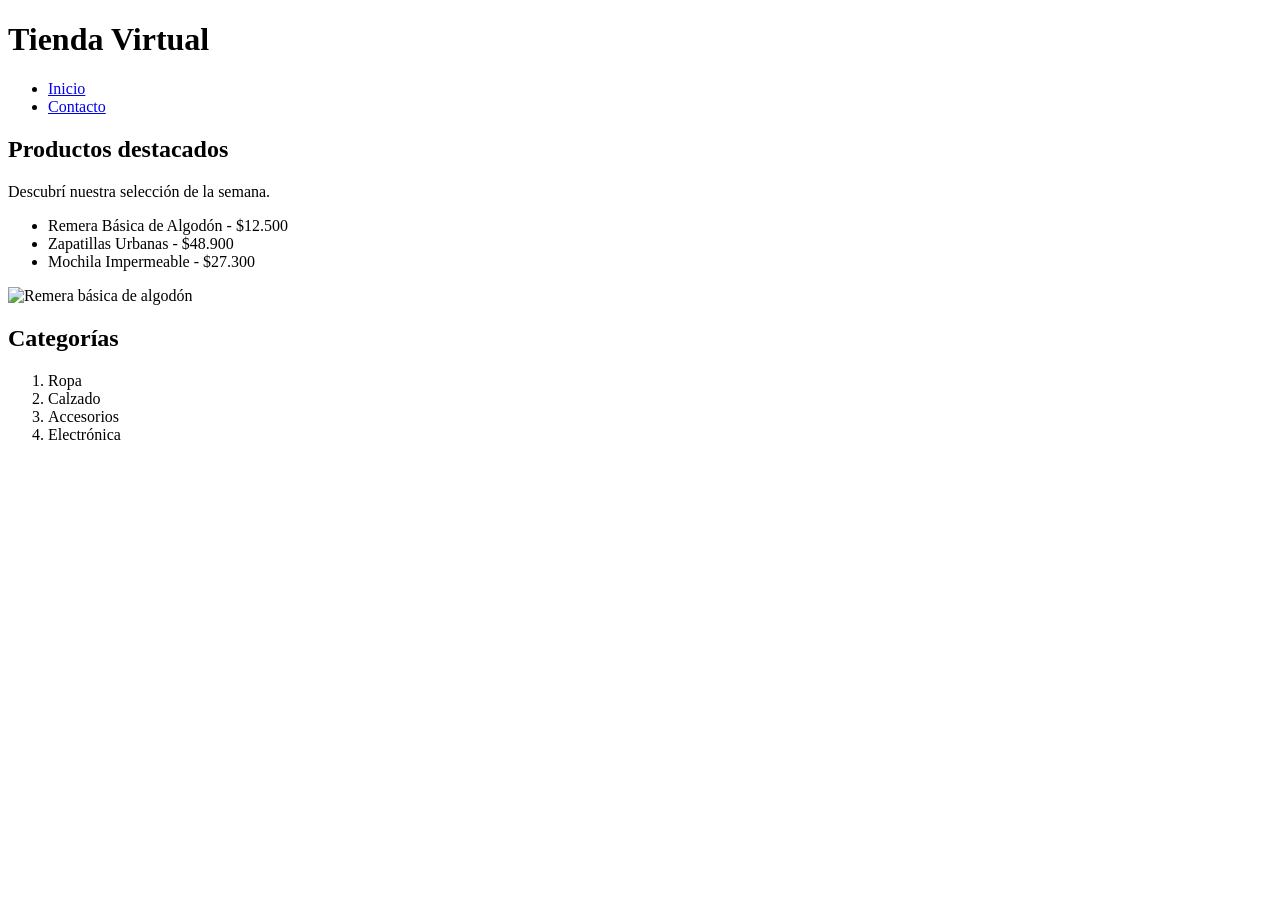
==== index.html @ 7684aba0 "Primer commit de la Tienda - index" ====
<!doctype html>
<html lang="en">
  <head>
    <meta charset="UTF-8" />
    <meta name="viewport" content="width=device-width, initial-scale=1.0" />
    <title>Tienda Virtual | Inicio</title>
  </head>
  <body>
    <h1>Tienda Virtual</h1>
    <ul>
      <li><a href="index.html">Inicio</a></li>
      <li><a href="contacto.html">Contacto</a></li>
    </ul>
    <h2>Productos destacados</h2>
    <p>Descubrí nuestra selección de la semana.</p>
    <ul>
      <li>Remera Básica de Algodón - $12.500</li>
      <li>Zapatillas Urbanas - $48.900</li>
      <li>Mochila Impermeable - $27.300</li>
    </ul>
    <img
      src="https://placehold.co/400x300?text=Remera"
      alt="Remera básica de algodón"
    />
    <h2>Categorías</h2>
    <ol>
      <li>Ropa</li>
      <li>Calzado</li>
      <li>Accesorios</li>
      <li>Electrónica</li>
    </ol>
  </body>
</html>
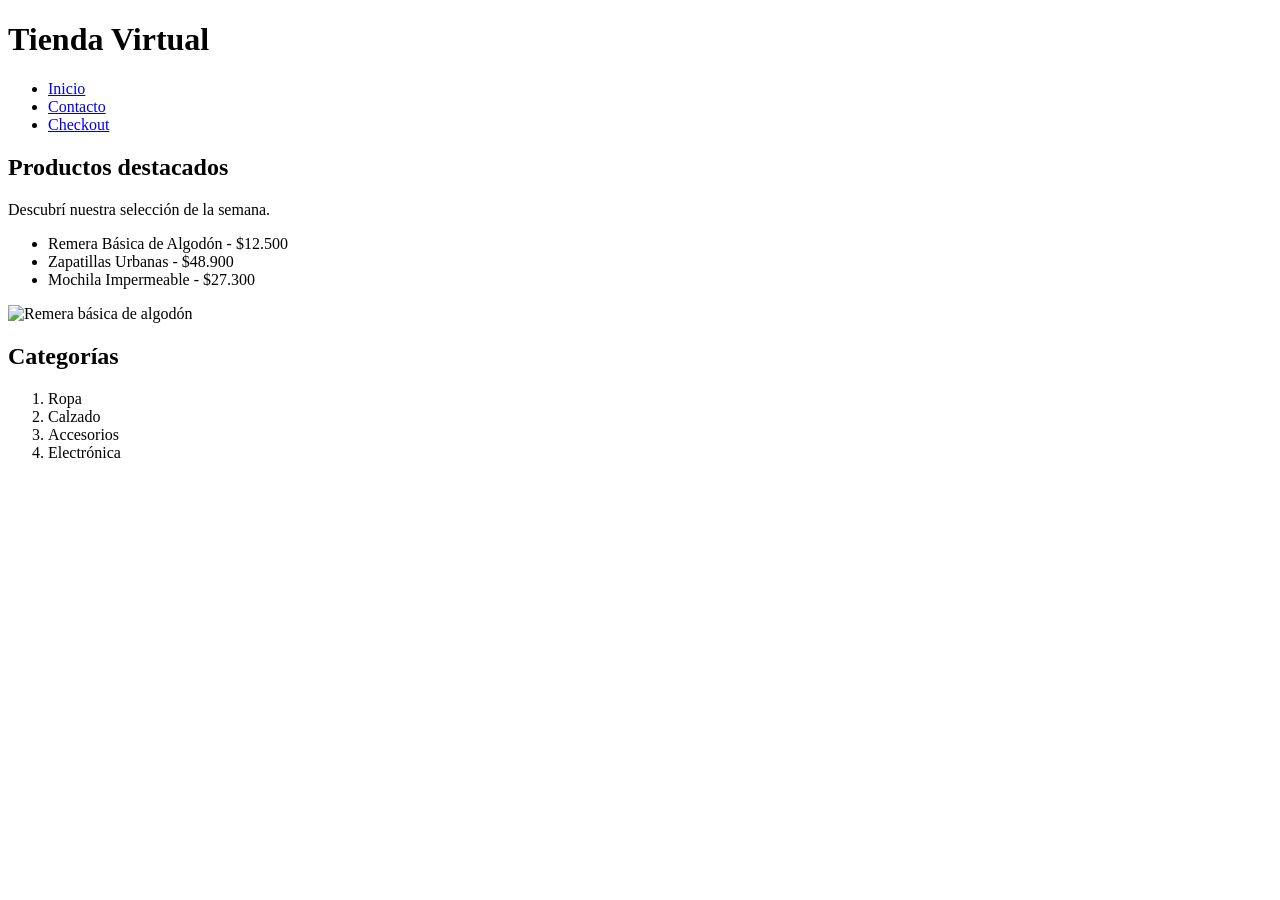
==== commit 971ee581: "Agregué archivo checkout y logo (img) y modificaciones en contacto e index" ====
--- a/index.html
+++ b/index.html
@@ -4,12 +4,19 @@
     <meta charset="UTF-8" />
     <meta name="viewport" content="width=device-width, initial-scale=1.0" />
     <title>Tienda Virtual | Inicio</title>
+    <meta
+      name="description"
+      content="Tienda online con ropa, calzado y accesorios. Envíos atodo el país."
+    />
+    <link rel="icon" href="img/logo.png" />
+    <!-- La línea anterior me agrega el icono de la pestaña del navegador -->
   </head>
   <body>
     <h1>Tienda Virtual</h1>
     <ul>
       <li><a href="index.html">Inicio</a></li>
       <li><a href="contacto.html">Contacto</a></li>
+      <li><a href="checkout.html">Checkout</a></li>
     </ul>
     <h2>Productos destacados</h2>
     <p>Descubrí nuestra selección de la semana.</p>
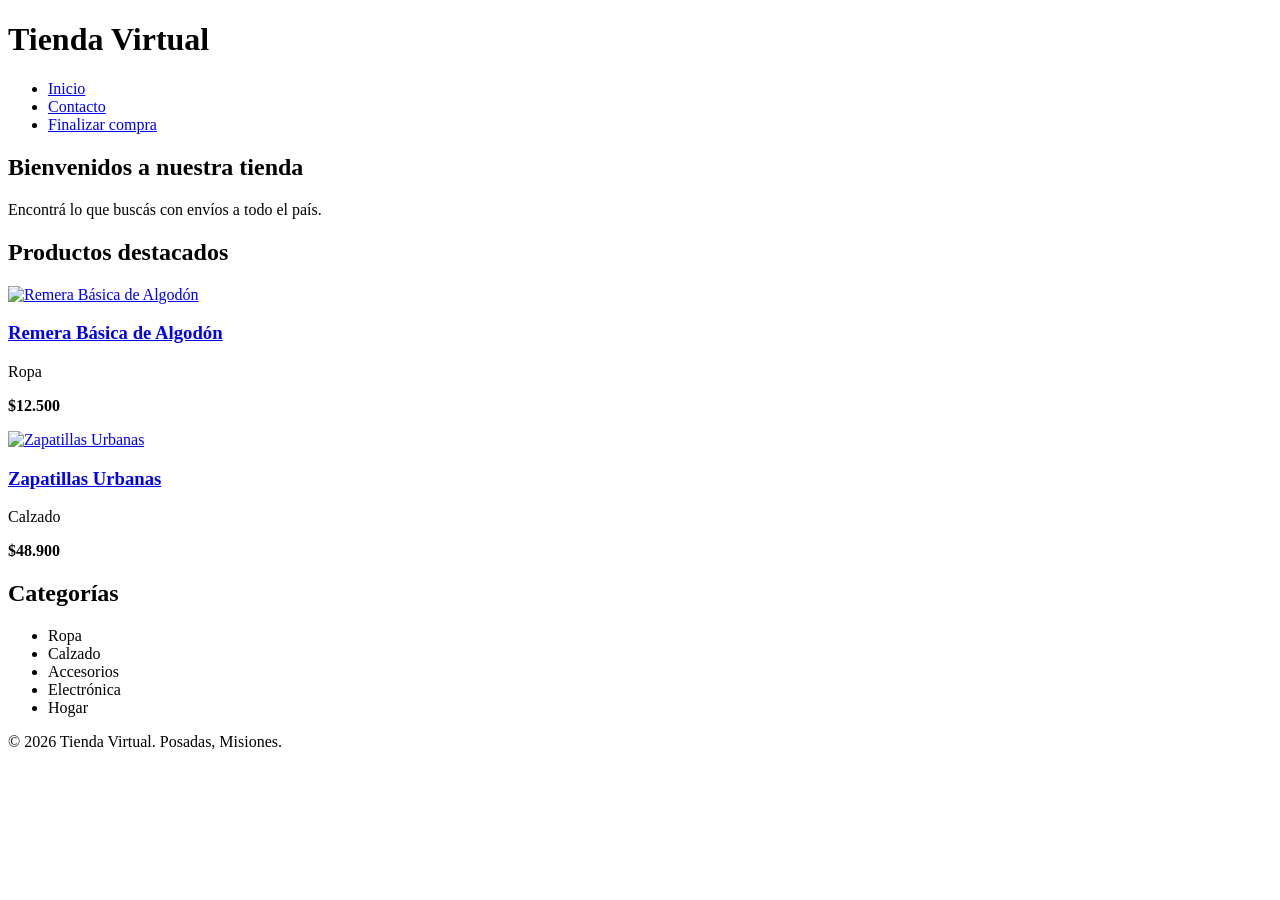
==== commit 9529ee58: "Terminamos el HTML" ====
--- a/index.html
+++ b/index.html
@@ -12,13 +12,64 @@
     <!-- La línea anterior me agrega el icono de la pestaña del navegador -->
   </head>
   <body>
-    <h1>Tienda Virtual</h1>
-    <ul>
-      <li><a href="index.html">Inicio</a></li>
-      <li><a href="contacto.html">Contacto</a></li>
-      <li><a href="checkout.html">Checkout</a></li>
-    </ul>
-    <h2>Productos destacados</h2>
+    <header>
+      <h1>Tienda Virtual</h1>
+      <nav>
+        <ul>
+          <li><a href="index.html">Inicio</a></li>
+          <li><a href="contacto.html">Contacto</a></li>
+          <li><a href="checkout.html">Finalizar compra</a></li>
+        </ul>
+      </nav>
+    </header>
+    <main>
+      <section>
+        <h2>Bienvenidos a nuestra tienda</h2>
+        <p>Encontrá lo que buscás con envíos a todo el país.</p>
+      </section>
+      <section>
+        <h2>Productos destacados</h2>
+        <article>
+          <a href="producto.html">
+            <img
+              src="https://placehold.co/400x300?text=Remera"
+              alt="Remera Básica de
+Algodón"
+            />
+          </a>
+          <h3><a href="producto.html">Remera Básica de Algodón</a></h3>
+          <p>Ropa</p>
+          <p><strong>$12.500</strong></p>
+        </article>
+      </section>
+      <article>
+        <a href="producto.html">
+          <img
+            src="https://placehold.co/400x300?text=Zapatillas"
+            alt="Zapatillas
+        Urbanas"
+          />
+        </a>
+        <h3><a href="producto.html">Zapatillas Urbanas</a></h3>
+        <p>Calzado</p>
+        <p><strong>$48.900</strong></p>
+      </article>
+      <!-- ...los otros 4 productos con la misma estructura... -->
+      <aside>
+        <h2>Categorías</h2>
+        <ul>
+          <li>Ropa</li>
+          <li>Calzado</li>
+          <li>Accesorios</li>
+          <li>Electrónica</li>
+          <li>Hogar</li>
+        </ul>
+      </aside>
+    </main>
+    <footer>
+      <p>&copy; 2026 Tienda Virtual. Posadas, Misiones.</p>
+    </footer>
+    <!-- <h2>Productos destacados</h2>
     <p>Descubrí nuestra selección de la semana.</p>
     <ul>
       <li>Remera Básica de Algodón - $12.500</li>
@@ -35,6 +86,6 @@
       <li>Calzado</li>
       <li>Accesorios</li>
       <li>Electrónica</li>
-    </ol>
+    </ol> -->
   </body>
 </html>
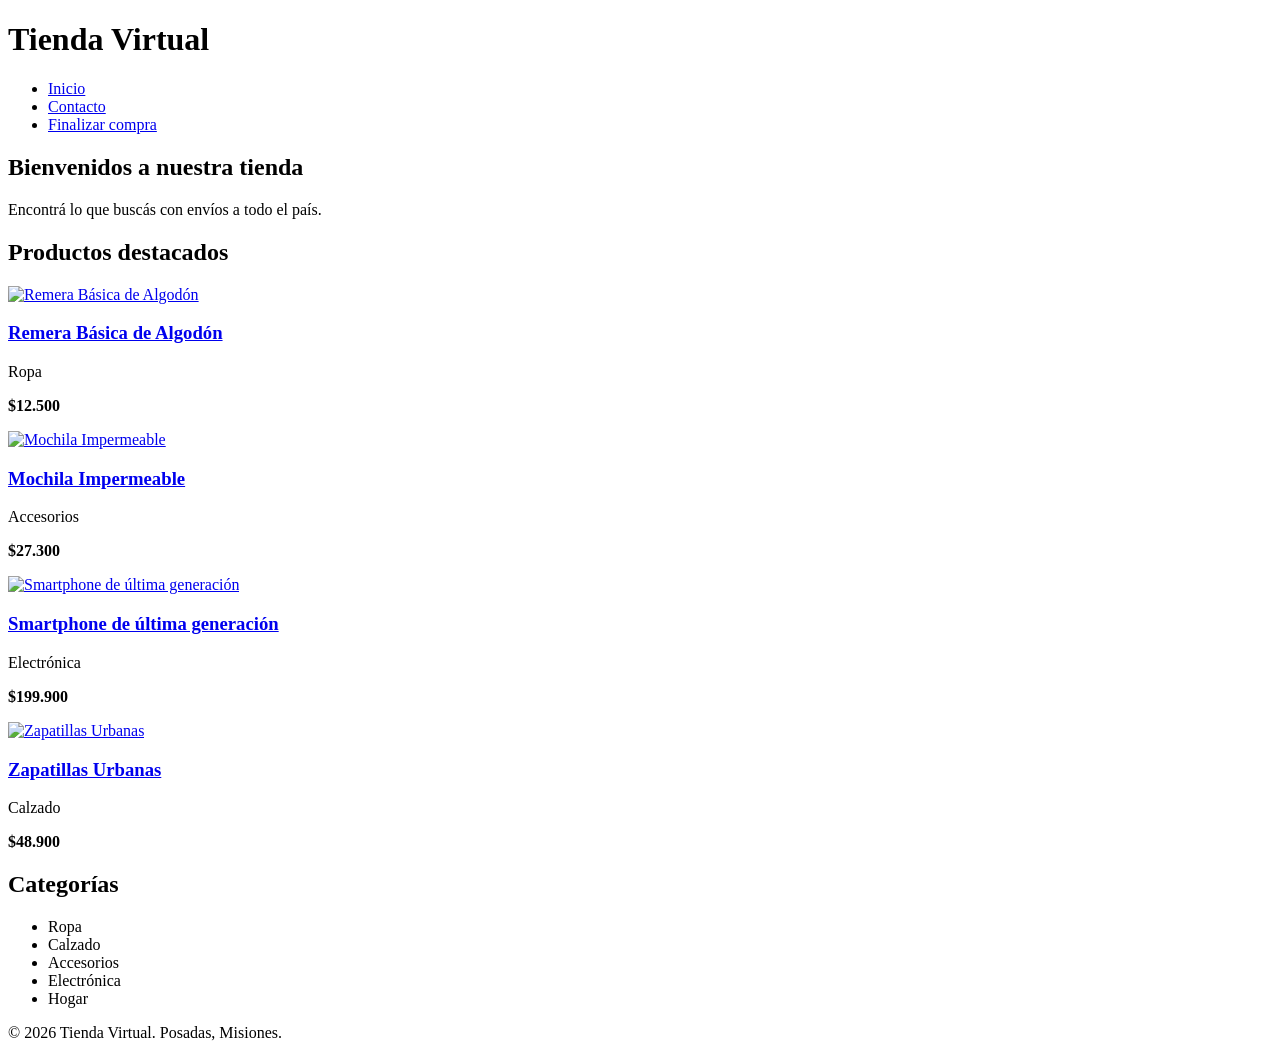
==== commit f463178b: "Agregamos flexbox a la tienda" ====
--- a/index.html
+++ b/index.html
@@ -1,5 +1,5 @@
 <!doctype html>
-<html lang="en">
+<html lang="es">
   <head>
     <meta charset="UTF-8" />
     <meta name="viewport" content="width=device-width, initial-scale=1.0" />
@@ -10,50 +10,88 @@
     />
     <link rel="icon" href="img/logo.png" />
     <!-- La línea anterior me agrega el icono de la pestaña del navegador -->
+    <link rel="stylesheet" href="css/estilos.css" />
+    <!-- <style>
+      h2 {
+        color: #0a8514;
+      }
+    </style>  -->
   </head>
   <body>
     <header>
-      <h1>Tienda Virtual</h1>
-      <nav>
-        <ul>
-          <li><a href="index.html">Inicio</a></li>
-          <li><a href="contacto.html">Contacto</a></li>
-          <li><a href="checkout.html">Finalizar compra</a></li>
-        </ul>
-      </nav>
+      <div class="barra">
+        <h1 class="logo">Tienda Virtual</h1>
+        <nav>
+          <ul class="menu">
+            <li><a href="index.html">Inicio</a></li>
+            <li><a href="contacto.html">Contacto</a></li>
+            <li><a href="checkout.html">Finalizar compra</a></li>
+          </ul>
+        </nav>
+      </div>
     </header>
     <main>
       <section>
-        <h2>Bienvenidos a nuestra tienda</h2>
+        <h2 class="estilo-h2-1">Bienvenidos a nuestra tienda</h2>
         <p>Encontrá lo que buscás con envíos a todo el país.</p>
       </section>
       <section>
         <h2>Productos destacados</h2>
+        <div class="productos">
+          <article>
+            <a href="producto.html">
+              <img
+                src="https://placehold.co/400x300?text=Remera"
+                alt="Remera Básica de
+  Algodón"
+              />
+            </a>
+            <h3><a href="producto.html">Remera Básica de Algodón</a></h3>
+            <p>Ropa</p>
+            <p><strong>$12.500</strong></p>
+          </article>
+        </div>
+      </section>
+      <div class="productos">
         <article>
           <a href="producto.html">
             <img
-              src="https://placehold.co/400x300?text=Remera"
-              alt="Remera Básica de
-Algodón"
+              src="https://placehold.co/400x300?text=Mochila"
+              alt="Mochila Impermeable"
             />
           </a>
-          <h3><a href="producto.html">Remera Básica de Algodón</a></h3>
-          <p>Ropa</p>
-          <p><strong>$12.500</strong></p>
+          <h3><a href="producto.html">Mochila Impermeable</a></h3>
+          <p>Accesorios</p>
+          <p><strong>$27.300</strong></p>
         </article>
-      </section>
-      <article>
-        <a href="producto.html">
-          <img
-            src="https://placehold.co/400x300?text=Zapatillas"
-            alt="Zapatillas
-        Urbanas"
-          />
-        </a>
-        <h3><a href="producto.html">Zapatillas Urbanas</a></h3>
-        <p>Calzado</p>
-        <p><strong>$48.900</strong></p>
-      </article>
+      </div>
+      <div class="productos">
+        <article>
+          <a href="producto.html">
+            <img
+              src="https://placehold.co/400x300?text=Smartphone"
+              alt="Smartphone de última generación"
+            />
+          </a>
+          <h3><a href="producto.html">Smartphone de última generación</a></h3>
+          <p>Electrónica</p>
+          <p><strong>$199.900</strong></p>
+        </article>
+      </div>
+      <div class="productos">  
+        <article>
+          <a href="producto.html">
+            <img
+              src="https://placehold.co/400x300?text=Zapatillas"
+              alt="Zapatillas
+          Urbanas"
+            />
+          </a>
+          <h3><a href="producto.html">Zapatillas Urbanas</a></h3>
+          <p>Calzado</p>
+          <p><strong>$48.900</strong></p>
+        </article>
+      </div>
       <!-- ...los otros 4 productos con la misma estructura... -->
       <aside>
         <h2>Categorías</h2>
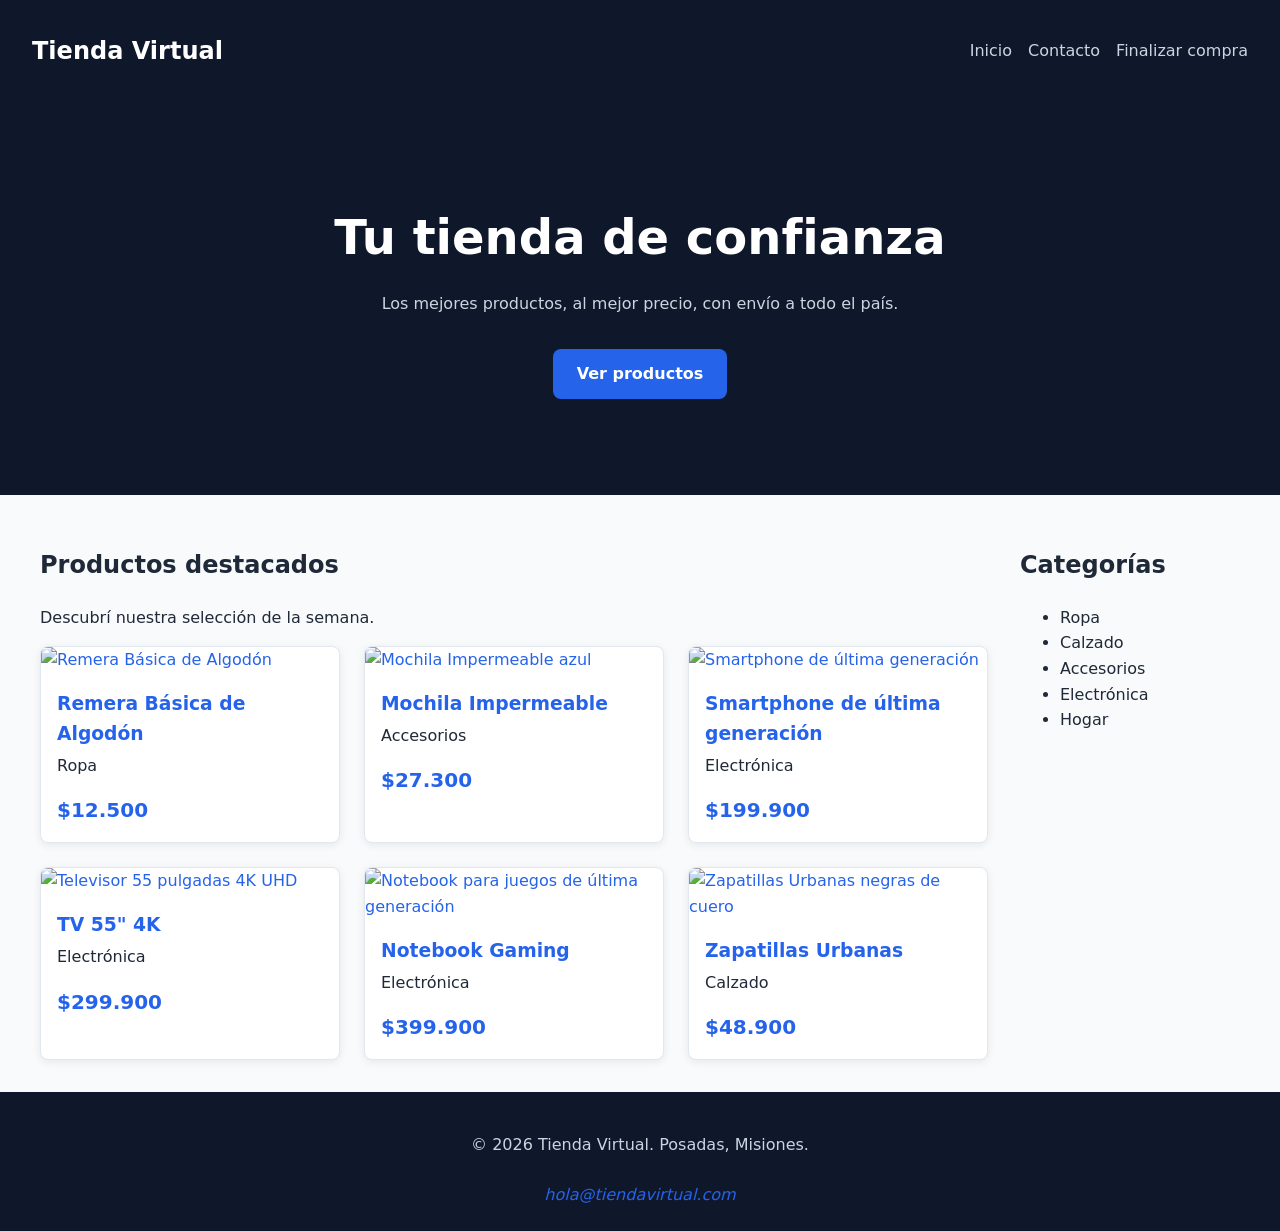
==== commit b090de73: "CSS terminado" ====
--- a/index.html
+++ b/index.html
@@ -10,7 +10,7 @@
     />
     <link rel="icon" href="img/logo.png" />
     <!-- La línea anterior me agrega el icono de la pestaña del navegador -->
-    <link rel="stylesheet" href="css/estilos.css" />
+    <link rel="stylesheet" href="CSS/estilos.css" />
     <!-- <style>
       h2 {
         color: #0a8514;
@@ -30,69 +30,88 @@
         </nav>
       </div>
     </header>
-    <main>
-      <section>
+    <section class="hero">
+      <h1>Tu tienda de confianza</h1>
+      <p>Los mejores productos, al mejor precio, con envío a todo el país.</p>
+      <a href="producto.html" class="boton">Ver productos</a>
+    </section>
+    <main class="catalogo">
+      <!-- <section>
         <h2 class="estilo-h2-1">Bienvenidos a nuestra tienda</h2>
         <p>Encontrá lo que buscás con envíos a todo el país.</p>
-      </section>
+      </section> -->
       <section>
         <h2>Productos destacados</h2>
+        <p>Descubrí nuestra selección de la semana.</p>
         <div class="productos">
-          <article>
+          <article class="producto">
             <a href="producto.html">
               <img
                 src="https://placehold.co/400x300?text=Remera"
-                alt="Remera Básica de
-  Algodón"
+                alt="Remera Básica de Algodón"
               />
             </a>
             <h3><a href="producto.html">Remera Básica de Algodón</a></h3>
             <p>Ropa</p>
-            <p><strong>$12.500</strong></p>
+            <p><strong class="precio">$12.500</strong></p>
+          </article>
+          <article class="producto">
+            <a href="producto.html">
+              <img
+                src="https://placehold.co/400x300?text=Mochila"
+                alt="Mochila Impermeable azul"
+              />
+            </a>
+            <h3><a href="producto.html">Mochila Impermeable</a></h3>
+            <p>Accesorios</p>
+            <p><strong class="precio">$27.300</strong></p>
+          </article>
+          <article class="producto">
+            <a href="producto.html">
+              <img
+                src="https://placehold.co/400x300?text=Smartphone"
+                alt="Smartphone de última generación"
+              />
+            </a>
+            <h3><a href="producto.html">Smartphone de última generación</a></h3>
+            <p>Electrónica</p>
+            <p><strong class="precio">$199.900</strong></p>
+          </article>
+          <article class="producto">
+            <a href="producto.html">
+              <img
+                src="https://placehold.co/400x300?text=Televisor"
+                alt="Televisor 55 pulgadas 4K UHD"
+              />
+            </a>
+            <h3><a href="producto.html">TV 55" 4K</a></h3>
+            <p>Electrónica</p>
+            <p><strong class="precio">$299.900</strong></p>
+          </article>
+          <article class="producto">
+            <a href="producto.html">
+              <img
+                src="https://placehold.co/400x300?text=Laptop"
+                alt="Notebook para juegos de última generación"
+              />
+            </a>
+            <h3><a href="producto.html">Notebook Gaming</a></h3>
+            <p>Electrónica</p>
+            <p><strong class="precio">$399.900</strong></p>
+          </article>
+          <article class="producto">
+            <a href="producto.html">
+              <img
+                src="https://placehold.co/400x300?text=Zapatillas"
+                alt="Zapatillas Urbanas negras de cuero"
+              />
+            </a>
+            <h3><a href="producto.html">Zapatillas Urbanas</a></h3>
+            <p>Calzado</p>
+            <p><strong class="precio">$48.900</strong></p>
           </article>
         </div>
       </section>
-      <div class="productos">
-        <article>
-          <a href="producto.html">
-            <img
-              src="https://placehold.co/400x300?text=Mochila"
-              alt="Mochila Impermeable"
-            />
-          </a>
-          <h3><a href="producto.html">Mochila Impermeable</a></h3>
-          <p>Accesorios</p>
-          <p><strong>$27.300</strong></p>
-        </article>
-      </div>
-      <div class="productos">
-        <article>
-          <a href="producto.html">
-            <img
-              src="https://placehold.co/400x300?text=Smartphone"
-              alt="Smartphone de última generación"
-            />
-          </a>
-          <h3><a href="producto.html">Smartphone de última generación</a></h3>
-          <p>Electrónica</p>
-          <p><strong>$199.900</strong></p>
-        </article>
-      </div>
-      <div class="productos">  
-        <article>
-          <a href="producto.html">
-            <img
-              src="https://placehold.co/400x300?text=Zapatillas"
-              alt="Zapatillas
-          Urbanas"
-            />
-          </a>
-          <h3><a href="producto.html">Zapatillas Urbanas</a></h3>
-          <p>Calzado</p>
-          <p><strong>$48.900</strong></p>
-        </article>
-      </div>
-      <!-- ...los otros 4 productos con la misma estructura... -->
       <aside>
         <h2>Categorías</h2>
         <ul>
@@ -106,6 +125,9 @@
     </main>
     <footer>
       <p>&copy; 2026 Tienda Virtual. Posadas, Misiones.</p>
+      <address>
+        <a href="mailto:hola@tiendavirtual.com">hola@tiendavirtual.com</a>
+      </address>
     </footer>
     <!-- <h2>Productos destacados</h2>
     <p>Descubrí nuestra selección de la semana.</p>
--- a/CSS/estilos.css
+++ b/CSS/estilos.css
@@ -0,0 +1,250 @@
+/* ===== Variables ===== */
+:root {
+  --color-primario: #2563eb;
+  --color-oscuro: #0f172a;
+  --color-fondo: #f8fafc;
+  --color-texto: #1f2937;
+  --color-borde: #e2e8f0;
+  --espacio: 1rem;
+  --radio: 8px;
+}
+
+/* ===== Base ===== */
+* {
+  box-sizing: border-box;
+}
+body {
+  margin: 0;
+  font-family: system-ui, Arial, sans-serif;
+  line-height: 1.6;
+  color: var(--color-texto);
+  background-color: var(--color-fondo);
+}
+img {
+  max-width: 100%;
+  height: auto;
+}
+
+a {
+  color: var(--color-primario);
+  text-decoration: none;
+}
+/* ===== Barra de navegación ===== */
+.barra {
+  display: flex;
+  flex-direction: column;
+  align-items: center;
+  gap: 0.75rem;
+}
+.logo {
+  color: white;
+  font-size: 1.5rem;
+  font-weight: bold;
+  text-decoration: none;
+}
+
+.menu {
+  display: flex;
+  flex-wrap: wrap;
+  justify-content: center;
+  gap: 1rem;
+}
+.menu a {
+  color: #cbd5e1;
+  text-decoration: none;
+  transition: color 0.2s;
+}
+.menu a:hover {
+  color: white;
+}
+/* ===== Cabecera ===== */
+header {
+  background: var(--color-oscuro);
+  color: white;
+  padding: 1rem;
+}
+header a {
+  color: white;
+}
+/* ===== 4. HERO ===== */
+.hero {
+  background: var(--color-oscuro);
+  color: white;
+  text-align: center;
+  padding: 4rem 1rem;
+}
+.hero h1 {
+  font-size: clamp(1.75rem, 5vw, 3rem);
+  margin: 0 0 1rem;
+}
+.hero p {
+  color: #cbd5e1;
+  max-width: 40rem;
+  margin: 0 auto 2rem;
+}
+.boton {
+  display: inline-block;
+  background: var(--color-primario);
+  color: white;
+  padding: 0.75rem 1.5rem;
+  border-radius: var(--radio);
+  text-decoration: none;
+  font-weight: bold;
+  transition: background 0.2s;
+}
+.boton:hover {
+  background: #1d4ed8;
+}
+nav ul {
+  list-style: none; /* sacamos las viñetas */
+  margin: 0;
+  padding: 0;
+}
+/* ===== Contenido ===== */
+main {
+  width: min(calc(100% - 2rem), 1200px);
+  margin-inline: auto;
+  padding: 2rem 0;
+}
+.catalogo {
+  display: grid;
+  grid-template-columns: minmax(0, 1fr);
+  gap: 2rem;
+}
+article {
+  background-color: white;
+  border: 1px solid var(--color-borde);
+  border-radius: 12px;
+  padding: 1rem;
+  margin-bottom: 1.5rem;
+  box-shadow: 0 2px 8px rgba(0, 0, 0, 0.08);
+}
+article img {
+  max-width: 100%;
+}
+/* ===== Grilla de productos con CSS Grid ===== */
+.productos {
+  display: grid;
+  grid-template-columns: repeat(auto-fit, minmax(250px, 1fr));
+  gap: 1.5rem;
+}
+.producto {
+  display: flex;
+  flex-direction: column;
+  background: white;
+  border: 1px solid var(--color-borde);
+  border-radius: var(--radio);
+  overflow: hidden;
+  padding: 0;
+  margin-bottom: 0;
+  transition:
+    transform 0.2s,
+    box-shadow 0.2s;
+}
+.producto:hover {
+  transform: translateY(-4px);
+  box-shadow: 0 10px 20px rgba(0, 0, 0, 0.12);
+}
+.producto img {
+  width: 100%;
+  aspect-ratio: 4 / 3;
+  object-fit: cover;
+}
+.producto h3 {
+  margin: 1rem 1rem 0.25rem;
+}
+.producto p {
+  margin: 0 1rem 1rem;
+}
+.precio {
+  font-size: 1.25rem;
+  font-weight: bold;
+  color: var(--color-primario);
+}
+
+/* La oferta del día ocupa 2 columnas */
+.producto.destacado {
+  background-color: #eff6ff;
+  border-color: var(--color-primario);
+}
+/* ===== 6. DETALLE DE PRODUCTO ===== */
+.detalle {
+  display: grid;
+  grid-template-columns: 1fr;
+  gap: 1.5rem;
+}
+.detalle-info {
+  background: white;
+  padding: 1.5rem;
+  border-radius: var(--radio);
+  border: 1px solid var(--color-borde);
+}
+
+/* ===== 7. FORMULARIOS ===== */
+input:not([type="checkbox"]):not([type="radio"]),
+select,
+textarea {
+  width: 100%;
+  padding: 0.75rem;
+  font-size: 1rem;
+  border: 1px solid var(--color-borde);
+  border-radius: var(--radio);
+  margin-bottom: 1rem;
+}
+input:focus,
+textarea:focus {
+  outline: 2px solid var(--color-primario);
+  border-color: transparent;
+}
+button {
+  background: var(--color-primario);
+  color: white;
+  border: none;
+  padding: 0.75rem 1.5rem;
+  font-size: 1rem;
+  border-radius: var(--radio);
+  cursor: pointer;
+}
+.formulario {
+  max-width: 350px;
+  margin: 0 auto;
+}
+
+/* ===== Pie ===== */
+footer {
+  background-color: #0f172a;
+  color: #cbd5e1;
+  padding: 1.5rem 2rem;
+  text-align: center;
+  display: flex;
+  flex-direction: column;
+  align-items: center;
+  gap: 0.5rem;
+}
+/* ===== 9. RESPONSIVE ===== */
+@media (min-width: 768px) {
+  header,
+  footer {
+    padding-left: 2rem;
+    padding-right: 2rem;
+  }
+  .barra {
+    flex-direction: row;
+    justify-content: space-between;
+  }
+  .detalle {
+    grid-template-columns: 1fr 1fr;
+  }
+}
+@media (min-width: 1024px) {
+  .catalogo {
+    grid-template-columns: minmax(0, 1fr) 220px;
+    align-items: start;
+  }
+  .producto.destacado {
+    grid-column: span 2;
+  }
+  .hero {
+    padding: 6rem 1rem;
+  }
+}
